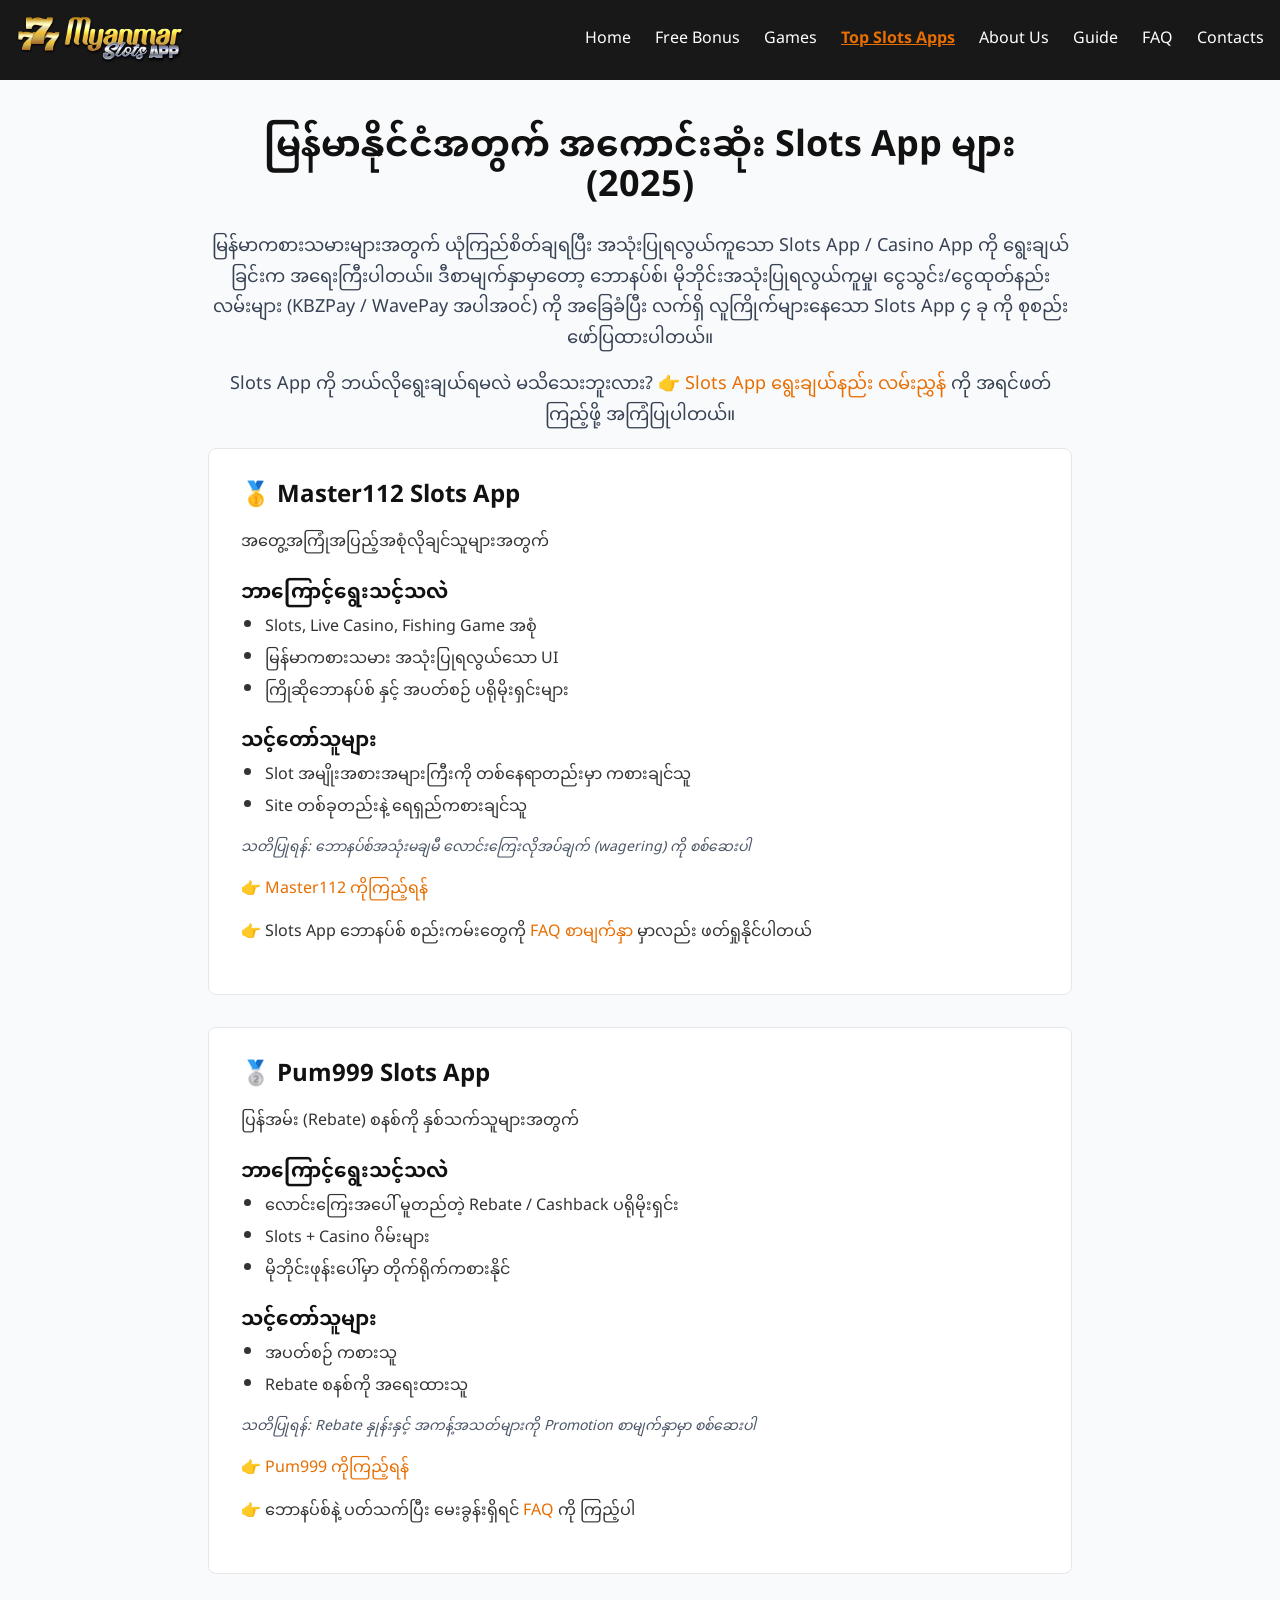
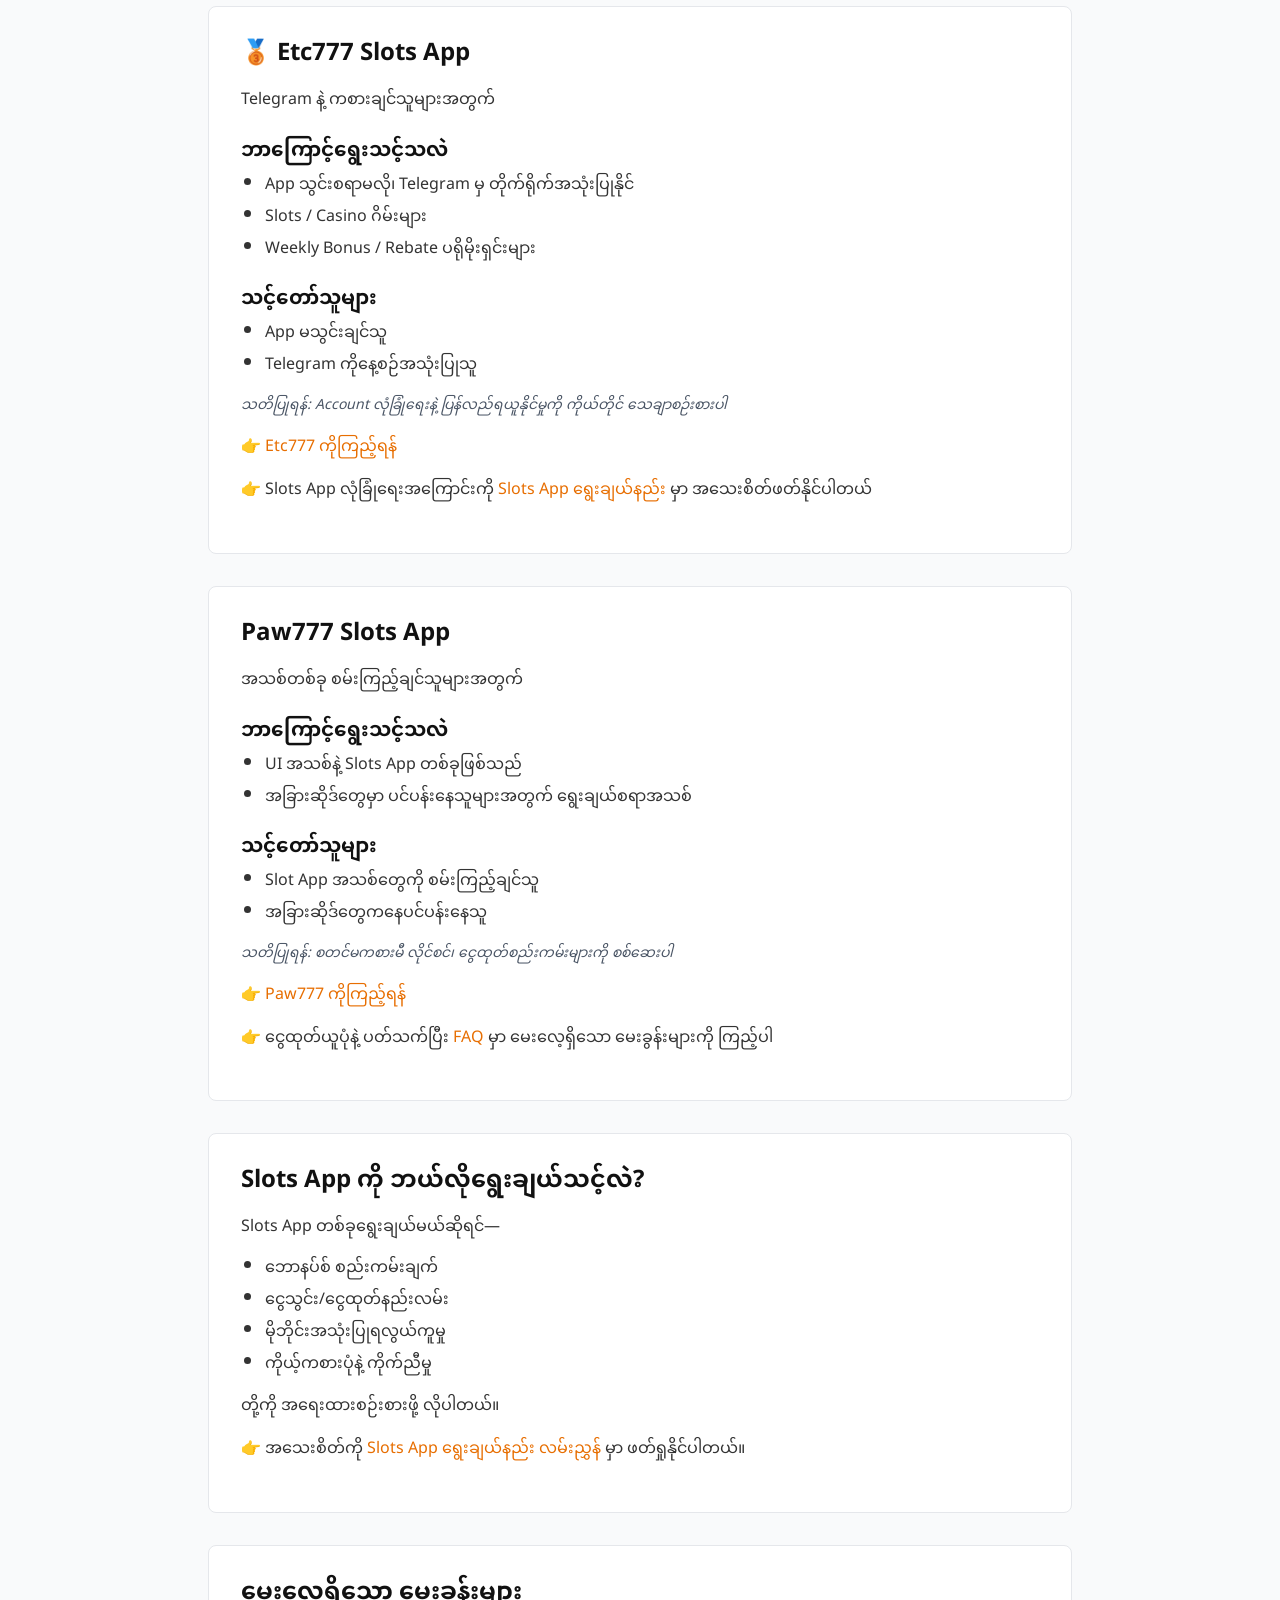
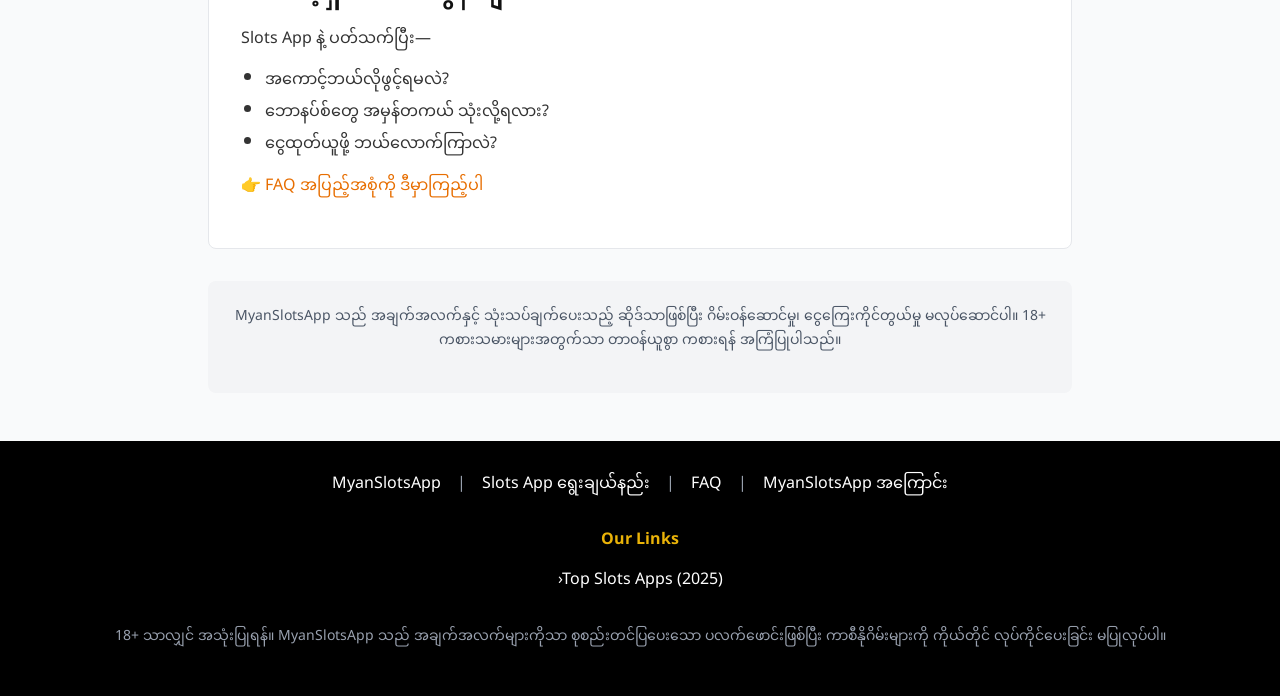
==== best-slots-apps-myanmar/index.html @ 6b9370ac "Initial clean myanslotsapp source" ====
<!DOCTYPE html>
<html lang="my-MM">
<head>
    <!-- Google tag (gtag.js) -->
    <script async src="https://www.googletagmanager.com/gtag/js?id=G-PZT5Q70SZC"></script>
    <script>
      window.dataLayer = window.dataLayer || [];
      function gtag(){dataLayer.push(arguments);}
      gtag('js', new Date());

      gtag('config', 'G-PZT5Q70SZC');
    </script>
    <meta name="robots" content="index, follow">
    <meta charset="UTF-8">
    <meta name="viewport" content="width=device-width, initial-scale=1">
    <title>မြန်မာနိုင်ငံအတွက် အကောင်းဆုံး Slots App များ (2025) - MyanSlotsApp</title>
    <meta name="description" content="မြန်မာကစားသမားများအတွက် ယုံကြည်စိတ်ချရပြီး အသုံးပြုရလွယ်ကူသော Slots App / Casino App ကို ရွေးချယ်ခြင်းက အရေးကြီးပါတယ်။ လက်ရှိ လူကြိုက်များနေသော Slots App ၄ ခု ကို စုစည်းဖော်ပြထားပါတယ်။">
    <link rel="canonical" href="https://myanslotsapp.com/best-slots-apps-myanmar/">
    <link rel="alternate" hreflang="my-MM" href="https://myanslotsapp.com/best-slots-apps-myanmar/">
    <link rel="alternate" hreflang="x-default" href="https://myanslotsapp.com/best-slots-apps-myanmar/">
    
    <link rel="preload" href="best-d25-23a1.css" as="style" onload="this.onload=null;this.rel='stylesheet'">
    <noscript><link rel="stylesheet" href="best-d25-23a1.css"></noscript>

    <link rel="icon" sizes="16x16" href="../assets/logo/favicon-16x16.ico">
    <link rel="icon" sizes="32x32" href="../assets/logo/favicon-32x32.ico">
    <link rel="icon" sizes="192x192" href="../assets/logo/favicon-192x192.ico">
    <link rel="icon" sizes="256x256" href="../assets/logo/favicon-256x256.ico">

    <link rel="preconnect" href="https://fonts.googleapis.com">
    <link rel="preconnect" href="https://fonts.gstatic.com" crossorigin>
    <link href="https://fonts.googleapis.com/css2?family=Noto+Sans+Myanmar:wght@300;400;500;700&display=swap" rel="stylesheet">

    <meta property="og:title" content="မြန်မာနိုင်ငံအတွက် အကောင်းဆုံး Slots App များ (2025) - MyanSlotsApp">
    <meta property="og:description" content="မြန်မာကစားသမားများအတွက် ယုံကြည်စိတ်ချရပြီး အသုံးပြုရလွယ်ကူသော Slots App / Casino App ကို ရွေးချယ်ခြင်းက အရေးကြီးပါတယ်။">
    <meta property="og:type" content="article">
    <meta property="og:url" content="https://myanslotsapp.com/best-slots-apps-myanmar/">
    <meta property="og:image" content="https://myanslotsapp.com/assets/image/myanslotsapp-background.webp">
    <meta property="og:site_name" content="MyanSlotsApp">
    <meta property="og:locale" content="my_MM">

    <meta name="twitter:card" content="summary_large_image">
    <meta name="twitter:title" content="မြန်မာနိုင်ငံအတွက် အကောင်းဆုံး Slots App များ (2025) - MyanSlotsApp">
    <meta name="twitter:description" content="မြန်မာကစားသမားများအတွက် ယုံကြည်စိတ်ချရပြီး အသုံးပြုရလွယ်ကူသော Slots App / Casino App ကို ရွေးချယ်ခြင်းက အရေးကြီးပါတယ်။">
    <meta name="twitter:image" content="https://myanslotsapp.com/assets/image/myanslotsapp-background.webp">

    <script type="application/ld+json">
    {
      "@context": "https://schema.org",
      "@type": "Article",
      "headline": "မြန်မာနိုင်ငံအတွက် အကောင်းဆုံး Slots App များ (2025)",
      "description": "မြန်မာကစားသမားများအတွက် ယုံကြည်စိတ်ချရပြီး အသုံးပြုရလွယ်ကူသော Slots App / Casino App များ",
      "url": "https://myanslotsapp.com/best-slots-apps-myanmar/",
      "inLanguage": "my-MM",
      "image": "https://myanslotsapp.com/assets/image/myanslotsapp-background.webp",
      "datePublished": "2025-12-15T10:48:53+06:30",
      "dateModified": "2025-12-23T10:48:53+06:30",
      "author": {
        "@type": "Organization",
        "name": "MyanSlotsApp"
      },
      "publisher": {
        "@type": "Organization",
        "name": "MyanSlotsApp",
        "logo": {
            "@type": "ImageObject",
            "url": "https://myanslotsapp.com/assets/logo/logo.png"
        }
      },
      "mainEntityOfPage": {
        "@type": "WebPage",
        "@id": "https://myanslotsapp.com/best-slots-apps-myanmar/"
      }
    }
    </script>
    <script type="application/ld+json">
    {
      "@context": "https://schema.org",
      "@type": "BreadcrumbList",
      "itemListElement": [{
        "@type": "ListItem",
        "position": 1,
        "name": "Home",
        "item": "https://myanslotsapp.com/"
      },{
        "@type": "ListItem",
        "position": 2,
        "name": "အကောင်းဆုံး Slots App များ (2025)",
        "item": "https://myanslotsapp.com/best-slots-apps-myanmar/"
      }]
    }
    </script>
    <script type="application/ld+json">
    {
      "@context": "https://schema.org",
      "@type": "ItemList",
      "name": "Best Slots Apps in Myanmar (2025)",
      "description": "A ranked list of the best slots apps in Myanmar, reviewed based on bonuses, payment methods, game selection, and overall reliability.",
      "itemListOrder": "https://schema.org/ItemListOrderDescending",
      "numberOfItems": 4,
      "itemListElement": [
        {
          "@type": "ListItem",
          "position": 1,
          "name": "Master112 Slots App",
          "url": "/go/sa"
        },
        {
          "@type": "ListItem",
          "position": 2,
          "name": "Pum999 Slots App",
          "url": "/go/sa2"
        },
        {
          "@type": "ListItem",
          "position": 3,
          "name": "Etc777 Slots App",
          "url": "/go/sa"
        },
        {
          "@type": "ListItem",
          "position": 4,
          "name": "Paw777 Slots App",
          "url": "/go/sa2"
        }
      ]
    }
    </script>
    <style>
        body { font-family: "Noto Sans Myanmar", ui-sans-serif, system-ui, sans-serif; color: #333; }
        main h1, main h2, main h3 { color: #111; }
        article ul:not(.list-none) { list-style-type: disc; padding-left: 1.5rem; margin-bottom: 1rem; }
        li { margin-bottom: 0.5rem; }
        p { margin-bottom: 1rem; line-height: 1.7; }
        .content-section { background: white; padding: 2rem; border-radius: 0.5rem; border: 1px solid #e5e7eb; margin-bottom: 2rem; }
        .text-yellow-500 { color: #eab308; }
        @media (min-width: 48rem) {
            .md\:hidden {
                display: none;
            }
        }
    </style>
</head>
<body class="bg-gray-50 text-gray-900">
    <header class="bg-black/90 text-white py-4">
        <div class="max-w-7xl mx-auto px-4 flex justify-between items-center">
             <a href="/" class="flex items-center space-x-2">
                <img src="../assets/logo/Myanmar-Slots-App-logo-horizontal.png" alt="MyanSlotsApp" class="h-12" width="169" height="48">
            </a>
            <nav class="hidden md:flex space-x-6">
                <a href="/" class="hover:text-[#CA0536] hover:underline">Home</a>
                <a href="/#bonus" class="hover:text-[#CA0536] hover:underline">Free Bonus</a>
                <a href="/#games" class="hover:text-[#CA0536] hover:underline">Games</a>
                <a href="/best-slots-apps-myanmar/" class="text-[#e76e01] font-bold underline">Top Slots Apps</a>
                <a href="/#about" class="hover:text-[#CA0536] hover:underline">About Us</a>
                <a href="/how-to-choose-slots-app-myanmar/" class="hover:text-[#CA0536] hover:underline">Guide</a>
                <a href="/faq/" class="hover:text-[#CA0536] hover:underline">FAQ</a>
                <a href="/#contact" class="hover:text-[#CA0536] hover:underline">Contacts</a>
            </nav>
            <button id="mobile-menu-button" aria-label="Open menu" aria-expanded="false" aria-controls="mobile-menu" class="md:hidden text-white text-3xl focus:outline-none">☰</button>
        </div>
        <div id="mobile-menu" class="hidden md:hidden">
            <nav class="px-2 pt-2 pb-3 space-y-1 bg-black/90">
                <a href="/" class="text-white hover:text-[#CA0536] block px-3 py-2 rounded-md text-base font-medium hover:underline">Home</a>
                <a href="/#bonus" class="text-white hover:text-[#CA0536] block px-3 py-2 rounded-md text-base font-medium hover:underline">Free Bonus</a>
                <a href="/#games" class="text-white hover:text-[#CA0536] block px-3 py-2 rounded-md text-base font-medium hover:underline">Games</a>
                <a href="/best-slots-apps-myanmar/" class="text-[#e76e01] font-bold block px-3 py-2 rounded-md text-base underline">Top Slots Apps</a>
                <a href="/#about" class="text-white hover:text-[#CA0536] block px-3 py-2 rounded-md text-base font-medium hover:underline">About Us</a>
                <a href="/how-to-choose-slots-app-myanmar/" class="text-white hover:text-[#CA0536] block px-3 py-2 rounded-md text-base font-medium hover:underline">Guide</a>
                <a href="/faq/" class="text-white hover:text-[#CA0536] block px-3 py-2 rounded-md text-base font-medium hover:underline">FAQ</a>
                <a href="/#contact" class="text-white hover:text-[#CA0536] block px-3 py-2 rounded-md text-base font-medium hover:underline">Contacts</a>
            </nav>
        </div>
    </header>

    <main class="max-w-4xl mx-auto px-4 py-12">
        <article>
            <h1 class="text-3xl sm:text-4xl font-bold mb-6 text-center">မြန်မာနိုင်ငံအတွက် အကောင်းဆုံး Slots App များ (2025)</h1>
            <p class="text-lg text-gray-700 mb-8 text-center">
                မြန်မာကစားသမားများအတွက် ယုံကြည်စိတ်ချရပြီး အသုံးပြုရလွယ်ကူသော Slots App / Casino App ကို ရွေးချယ်ခြင်းက အရေးကြီးပါတယ်။
                ဒီစာမျက်နှာမှာတော့ ဘောနပ်စ်၊ မိုဘိုင်းအသုံးပြုရလွယ်ကူမှု၊ ငွေသွင်း/ငွေထုတ်နည်းလမ်းများ (KBZPay / WavePay အပါအဝင်) ကို အခြေခံပြီး
                လက်ရှိ လူကြိုက်များနေသော Slots App ၄ ခု ကို စုစည်းဖော်ပြထားပါတယ်။
            </p>
            <p class="text-lg text-gray-700 mb-8 text-center">
                Slots App ကို ဘယ်လိုရွေးချယ်ရမလဲ မသိသေးဘူးလား?
                <a href="/how-to-choose-slots-app-myanmar/" class="text-[#e76e01] hover:underline">👉 Slots App ရွေးချယ်နည်း လမ်းညွှန်</a> ကို အရင်ဖတ်ကြည့်ဖို့ အကြံပြုပါတယ်။
            </p>

            <div class="content-section">
                <h2 class="text-2xl font-bold mb-4 text-[#e76e01]">🥇 Master112 Slots App</h2>
                <p>အတွေ့အကြုံအပြည့်အစုံလိုချင်သူများအတွက်</p>
                <h3 class="text-xl font-bold mb-2 mt-6">ဘာကြောင့်ရွေးသင့်သလဲ</h3>
                <ul>
                    <li>Slots, Live Casino, Fishing Game အစုံ</li>
                    <li>မြန်မာကစားသမား အသုံးပြုရလွယ်သော UI</li>
                    <li>ကြိုဆိုဘောနပ်စ် နှင့် အပတ်စဉ် ပရိုမိုးရှင်းများ</li>
                </ul>
                <h3 class="text-xl font-bold mb-2 mt-6">သင့်တော်သူများ</h3>
                <ul>
                    <li>Slot အမျိုးအစားအများကြီးကို တစ်နေရာတည်းမှာ ကစားချင်သူ</li>
                    <li>Site တစ်ခုတည်းနဲ့ ရေရှည်ကစားချင်သူ</li>
                </ul>
                <p class="text-sm text-gray-600 italic">သတိပြုရန်: ဘောနပ်စ်အသုံးမချမီ လောင်းကြေးလိုအပ်ချက် (wagering) ကို စစ်ဆေးပါ</p>
                <p>👉 <a href="/go/sa" class="text-[#e76e01] hover:underline" target="_blank" rel="sponsored nofollow noopener noreferrer">Master112 ကိုကြည့်ရန်</a></p>
                <p>👉 Slots App ဘောနပ်စ် စည်းကမ်းတွေကို <a href="/faq/" class="text-[#e76e01] hover:underline">FAQ စာမျက်နှာ</a> မှာလည်း ဖတ်ရှုနိုင်ပါတယ်</p>
            </div>

            <div class="content-section">
                <h2 class="text-2xl font-bold mb-4 text-[#e76e01]">🥈 Pum999 Slots App</h2>
                <p>ပြန်အမ်း (Rebate) စနစ်ကို နှစ်သက်သူများအတွက်</p>
                <h3 class="text-xl font-bold mb-2 mt-6">ဘာကြောင့်ရွေးသင့်သလဲ</h3>
                <ul>
                    <li>လောင်းကြေးအပေါ် မူတည်တဲ့ Rebate / Cashback ပရိုမိုးရှင်း</li>
                    <li>Slots + Casino ဂိမ်းများ</li>
                    <li>မိုဘိုင်းဖုန်းပေါ်မှာ တိုက်ရိုက်ကစားနိုင်</li>
                </ul>
                <h3 class="text-xl font-bold mb-2 mt-6">သင့်တော်သူများ</h3>
                <ul>
                    <li>အပတ်စဉ် ကစားသူ</li>
                    <li>Rebate စနစ်ကို အရေးထားသူ</li>
                </ul>
                <p class="text-sm text-gray-600 italic">သတိပြုရန်: Rebate နှုန်းနှင့် အကန့်အသတ်များကို Promotion စာမျက်နှာမှာ စစ်ဆေးပါ</p>
                <p>👉 <a href="/go/sa2" class="text-[#e76e01] hover:underline" target="_blank" rel="sponsored nofollow noopener noreferrer">Pum999 ကိုကြည့်ရန်</a></p>
                <p>👉 ဘောနပ်စ်နဲ့ ပတ်သက်ပြီး မေးခွန်းရှိရင် <a href="/faq/" class="text-[#e76e01] hover:underline">FAQ</a> ကို ကြည့်ပါ</p>
            </div>

            <div class="content-section">
                <h2 class="text-2xl font-bold mb-4 text-[#e76e01]">🥉 Etc777 Slots App</h2>
                <p>Telegram နဲ့ ကစားချင်သူများအတွက်</p>
                <h3 class="text-xl font-bold mb-2 mt-6">ဘာကြောင့်ရွေးသင့်သလဲ</h3>
                <ul>
                    <li>App သွင်းစရာမလို၊ Telegram မှ တိုက်ရိုက်အသုံးပြုနိုင်</li>
                    <li>Slots / Casino ဂိမ်းများ</li>
                    <li>Weekly Bonus / Rebate ပရိုမိုးရှင်းများ</li>
                </ul>
                <h3 class="text-xl font-bold mb-2 mt-6">သင့်တော်သူများ</h3>
                <ul>
                    <li>App မသွင်းချင်သူ</li>
                    <li>Telegram ကိုနေ့စဉ်အသုံးပြုသူ</li>
                </ul>
                <p class="text-sm text-gray-600 italic">သတိပြုရန်: Account လုံခြုံရေးနဲ့ ပြန်လည်ရယူနိုင်မှုကို ကိုယ်တိုင် သေချာစဉ်းစားပါ</p>
                <p>👉 <a href="/go/sa" class="text-[#e76e01] hover:underline" target="_blank" rel="sponsored nofollow noopener noreferrer">Etc777 ကိုကြည့်ရန်</a></p>
                <p>👉 Slots App လုံခြုံရေးအကြောင်းကို <a href="/how-to-choose-slots-app-myanmar/" class="text-[#e76e01] hover:underline">Slots App ရွေးချယ်နည်း</a> မှာ အသေးစိတ်ဖတ်နိုင်ပါတယ်</p>
            </div>

            <div class="content-section">
                <h2 class="text-2xl font-bold mb-4 text-[#e76e01]">Paw777 Slots App</h2>
                <p>အသစ်တစ်ခု စမ်းကြည့်ချင်သူများအတွက်</p>
                <h3 class="text-xl font-bold mb-2 mt-6">ဘာကြောင့်ရွေးသင့်သလဲ</h3>
                <ul>
                    <li>UI အသစ်နဲ့ Slots App တစ်ခုဖြစ်သည်</li>
                    <li>အခြားဆိုဒ်တွေမှာ ပင်ပန်းနေသူများအတွက် ရွေးချယ်စရာအသစ်</li>
                </ul>
                <h3 class="text-xl font-bold mb-2 mt-6">သင့်တော်သူများ</h3>
                <ul>
                    <li>Slot App အသစ်တွေကို စမ်းကြည့်ချင်သူ</li>
                    <li>အခြားဆိုဒ်တွေကနေပင်ပန်းနေသူ</li>
                </ul>
                <p class="text-sm text-gray-600 italic">သတိပြုရန်: စတင်မကစားမီ လိုင်စင်၊ ငွေထုတ်စည်းကမ်းများကို စစ်ဆေးပါ</p>
                <p>👉 <a href="/go/sa2" class="text-[#e76e01] hover:underline" target="_blank" rel="sponsored nofollow noopener noreferrer">Paw777 ကိုကြည့်ရန်</a></p>
                <p>👉 ငွေထုတ်ယူပုံနဲ့ ပတ်သက်ပြီး <a href="/faq/" class="text-[#e76e01] hover:underline">FAQ</a> မှာ မေးလေ့ရှိသော မေးခွန်းများကို ကြည့်ပါ</p>
            </div>

            <div class="content-section">
                <h2 class="text-2xl font-bold mb-4 text-[#e76e01]">Slots App ကို ဘယ်လိုရွေးချယ်သင့်လဲ?</h2>
                <p>Slots App တစ်ခုရွေးချယ်မယ်ဆိုရင်—</p>
                <ul>
                    <li>ဘောနပ်စ် စည်းကမ်းချက်</li>
                    <li>ငွေသွင်း/ငွေထုတ်နည်းလမ်း</li>
                    <li>မိုဘိုင်းအသုံးပြုရလွယ်ကူမှု</li>
                    <li>ကိုယ့်ကစားပုံနဲ့ ကိုက်ညီမှု</li>
                </ul>
                <p>တို့ကို အရေးထားစဉ်းစားဖို့ လိုပါတယ်။</p>
                <p>👉 အသေးစိတ်ကို <a href="/how-to-choose-slots-app-myanmar/" class="text-[#e76e01] hover:underline">Slots App ရွေးချယ်နည်း လမ်းညွှန်</a> မှာ ဖတ်ရှုနိုင်ပါတယ်။</p>
            </div>

            <div class="content-section">
                <h2 class="text-2xl font-bold mb-4 text-[#e76e01]">မေးလေ့ရှိသော မေးခွန်းများ</h2>
                <p>Slots App နဲ့ ပတ်သက်ပြီး—</p>
                <ul>
                    <li>အကောင့်ဘယ်လိုဖွင့်ရမလဲ?</li>
                    <li>ဘောနပ်စ်တွေ အမှန်တကယ် သုံးလို့ရလား?</li>
                    <li>ငွေထုတ်ယူဖို့ ဘယ်လောက်ကြာလဲ?</li>
                </ul>
                <p>👉 <a href="/faq/" class="text-[#e76e01] hover:underline">FAQ အပြည့်အစုံကို ဒီမှာကြည့်ပါ</a></p>
            </div>

            <div class="bg-gray-100 p-6 rounded-lg text-center">
                <p class="text-sm text-gray-600">
                    MyanSlotsApp သည် အချက်အလက်နှင့် သုံးသပ်ချက်ပေးသည့် ဆိုဒ်သာဖြစ်ပြီး ဂိမ်းဝန်ဆောင်မှု၊ ငွေကြေးကိုင်တွယ်မှု မလုပ်ဆောင်ပါ။
                    18+ ကစားသမားများအတွက်သာ တာဝန်ယူစွာ ကစားရန် အကြံပြုပါသည်။
                </p>
            </div>
        </article>
    </main>

    <footer class="bg-black text-white py-8 text-center">
        <div class="flex flex-wrap justify-center gap-4 mb-8 px-4">
            <a href="/" class="hover:text-[#CA0536]">MyanSlotsApp</a>
            <span class="text-gray-400">|</span>
            <a href="/how-to-choose-slots-app-myanmar/" class="hover:text-[#CA0536]">Slots App ရွေးချယ်နည်း</a>
            <span class="text-gray-400">|</span>
            <a href="/faq/" class="hover:text-[#CA0536]">FAQ</a>
            <span class="text-gray-400">|</span>
            <a href="/#about" class="hover:text-[#CA0536]">MyanSlotsApp အကြောင်း</a>
        </div>
        
        <div class="mb-8 px-4">
            <h3 class="text-yellow-500 font-bold mb-4">Our Links</h3>
            <ul class="space-y-2 footer-links">
                <li><a href="/best-slots-apps-myanmar/" class="hover:text-[#CA0536] hover:underline"><span class="arrow">›</span>Top Slots Apps (2025)</a></li>
            </ul>
        </div>

        <p class="text-sm text-gray-400 px-4">
            18+ သာလျှင် အသုံးပြုရန်။ MyanSlotsApp သည် အချက်အလက်များကိုသာ စုစည်းတင်ပြပေးသော ပလက်ဖောင်းဖြစ်ပြီး ကာစီနိုဂိမ်းများကို ကိုယ်တိုင် လုပ်ကိုင်ပေးခြင်း မပြုလုပ်ပါ။
        </p>
    </footer>
    <script>
        const mobileMenuButton = document.getElementById("mobile-menu-button");
        const mobileMenu = document.getElementById("mobile-menu");
        const mobileMenuLinks = mobileMenu.querySelectorAll("a");

        mobileMenuButton.addEventListener("click", () => {
            const expanded = mobileMenuButton.getAttribute("aria-expanded") === "true";
            mobileMenuButton.setAttribute("aria-expanded", String(!expanded));
            mobileMenu.classList.toggle("hidden");
        });

        mobileMenuLinks.forEach(link => {
            link.addEventListener("click", () => {
                mobileMenu.classList.add("hidden");
                mobileMenuButton.setAttribute("aria-expanded", "false");
            });
        });
    </script>
</body>
</html>
---- best-slots-apps-myanmar/best-d25-23a1.css ----
/*! tailwindcss v4.1.18 | MIT License | https://tailwindcss.com */
@layer properties;
@layer theme, base, components, utilities;
@layer theme {
  :root, :host {
    --font-sans: ui-sans-serif, system-ui, sans-serif, 'Apple Color Emoji', 'Segoe UI Emoji', 'Segoe UI Symbol',
    'Noto Color Emoji';
    --font-mono: ui-monospace, SFMono-Regular, Menlo, Monaco, Consolas, 'Liberation Mono', 'Courier New',
    monospace;
    --color-yellow-500: oklch(79.5% 0.184 86.047);
    --color-gray-50: oklch(98.5% 0.002 247.839);
    --color-gray-100: oklch(96.7% 0.003 264.542);
    --color-gray-400: oklch(70.7% 0.022 261.325);
    --color-gray-600: oklch(44.6% 0.03 256.802);
    --color-gray-700: oklch(37.3% 0.034 259.733);
    --color-gray-900: oklch(21% 0.034 264.665);
    --color-black: #000;
    --color-white: #fff;
    --spacing: 0.25rem;
    --container-4xl: 56rem;
    --container-7xl: 80rem;
    --text-sm: 0.875rem;
    --text-sm--line-height: calc(1.25 / 0.875);
    --text-base: 1rem;
    --text-base--line-height: calc(1.5 / 1);
    --text-lg: 1.125rem;
    --text-lg--line-height: calc(1.75 / 1.125);
    --text-xl: 1.25rem;
    --text-xl--line-height: calc(1.75 / 1.25);
    --text-2xl: 1.5rem;
    --text-2xl--line-height: calc(2 / 1.5);
    --text-3xl: 1.875rem;
    --text-3xl--line-height: calc(2.25 / 1.875);
    --text-4xl: 2.25rem;
    --text-4xl--line-height: calc(2.5 / 2.25);
    --font-weight-medium: 500;
    --font-weight-bold: 700;
    --radius-md: 0.375rem;
    --radius-lg: 0.5rem;
    --default-font-family: var(--font-sans);
    --default-mono-font-family: var(--font-mono);
  }
}
@layer base {
  *, ::after, ::before, ::backdrop, ::file-selector-button {
    box-sizing: border-box;
    margin: 0;
    padding: 0;
    border: 0 solid;
  }
  html, :host {
    line-height: 1.5;
    -webkit-text-size-adjust: 100%;
    tab-size: 4;
    font-family: var(--default-font-family, ui-sans-serif, system-ui, sans-serif, 'Apple Color Emoji', 'Segoe UI Emoji', 'Segoe UI Symbol', 'Noto Color Emoji');
    font-feature-settings: var(--default-font-feature-settings, normal);
    font-variation-settings: var(--default-font-variation-settings, normal);
    -webkit-tap-highlight-color: transparent;
  }
  hr {
    height: 0;
    color: inherit;
    border-top-width: 1px;
  }
  abbr:where([title]) {
    -webkit-text-decoration: underline dotted;
    text-decoration: underline dotted;
  }
  h1, h2, h3, h4, h5, h6 {
    font-size: inherit;
    font-weight: inherit;
  }
  a {
    color: inherit;
    -webkit-text-decoration: inherit;
    text-decoration: inherit;
  }
  b, strong {
    font-weight: bolder;
  }
  code, kbd, samp, pre {
    font-family: var(--default-mono-font-family, ui-monospace, SFMono-Regular, Menlo, Monaco, Consolas, 'Liberation Mono', 'Courier New', monospace);
    font-feature-settings: var(--default-mono-font-feature-settings, normal);
    font-variation-settings: var(--default-mono-font-variation-settings, normal);
    font-size: 1em;
  }
  small {
    font-size: 80%;
  }
  sub, sup {
    font-size: 75%;
    line-height: 0;
    position: relative;
    vertical-align: baseline;
  }
  sub {
    bottom: -0.25em;
  }
  sup {
    top: -0.5em;
  }
  table {
    text-indent: 0;
    border-color: inherit;
    border-collapse: collapse;
  }
  :-moz-focusring {
    outline: auto;
  }
  progress {
    vertical-align: baseline;
  }
  summary {
    display: list-item;
  }
  ol, ul, menu {
    list-style: none;
  }
  img, svg, video, canvas, audio, iframe, embed, object {
    display: block;
    vertical-align: middle;
  }
  img, video {
    max-width: 100%;
    height: auto;
  }
  button, input, select, optgroup, textarea, ::file-selector-button {
    font: inherit;
    font-feature-settings: inherit;
    font-variation-settings: inherit;
    letter-spacing: inherit;
    color: inherit;
    border-radius: 0;
    background-color: transparent;
    opacity: 1;
  }
  :where(select:is([multiple], [size])) optgroup {
    font-weight: bolder;
  }
  :where(select:is([multiple], [size])) optgroup option {
    padding-inline-start: 20px;
  }
  ::file-selector-button {
    margin-inline-end: 4px;
  }
  ::placeholder {
    opacity: 1;
  }
  @supports (not (-webkit-appearance: -apple-pay-button)) or (contain-intrinsic-size: 1px) {
    ::placeholder {
      color: currentcolor;
      @supports (color: color-mix(in lab, red, red)) {
        color: color-mix(in oklab, currentcolor 50%, transparent);
      }
    }
  }
  textarea {
    resize: vertical;
  }
  ::-webkit-search-decoration {
    -webkit-appearance: none;
  }
  ::-webkit-date-and-time-value {
    min-height: 1lh;
    text-align: inherit;
  }
  ::-webkit-datetime-edit {
    display: inline-flex;
  }
  ::-webkit-datetime-edit-fields-wrapper {
    padding: 0;
  }
  ::-webkit-datetime-edit, ::-webkit-datetime-edit-year-field, ::-webkit-datetime-edit-month-field, ::-webkit-datetime-edit-day-field, ::-webkit-datetime-edit-hour-field, ::-webkit-datetime-edit-minute-field, ::-webkit-datetime-edit-second-field, ::-webkit-datetime-edit-millisecond-field, ::-webkit-datetime-edit-meridiem-field {
    padding-block: 0;
  }
  ::-webkit-calendar-picker-indicator {
    line-height: 1;
  }
  :-moz-ui-invalid {
    box-shadow: none;
  }
  button, input:where([type='button'], [type='reset'], [type='submit']), ::file-selector-button {
    appearance: button;
  }
  ::-webkit-inner-spin-button, ::-webkit-outer-spin-button {
    height: auto;
  }
  [hidden]:where(:not([hidden='until-found'])) {
    display: none!important;
  }
}
@layer utilities {
  .mx-auto {
    margin-inline: auto;
  }
  .mt-6 {
    margin-top: calc(var(--spacing) * 6);
  }
  .mb-2 {
    margin-bottom: calc(var(--spacing) * 2);
  }
  .mb-4 {
    margin-bottom: calc(var(--spacing) * 4);
  }
  .mb-6 {
    margin-bottom: calc(var(--spacing) * 6);
  }
  .mb-8 {
    margin-bottom: calc(var(--spacing) * 8);
  }
  .block {
    display: block;
  }
  .flex {
    display: flex;
  }
  .hidden {
    display: none;
  }
  .h-12 {
    height: calc(var(--spacing) * 12);
  }
  .max-w-4xl {
    max-width: var(--container-4xl);
  }
  .max-w-7xl {
    max-width: var(--container-7xl);
  }
  .flex-wrap {
    flex-wrap: wrap;
  }
  .items-center {
    align-items: center;
  }
  .justify-between {
    justify-content: space-between;
  }
  .justify-center {
    justify-content: center;
  }
  .gap-4 {
    gap: calc(var(--spacing) * 4);
  }
  .space-y-1 {
    :where(& > :not(:last-child)) {
      --tw-space-y-reverse: 0;
      margin-block-start: calc(calc(var(--spacing) * 1) * var(--tw-space-y-reverse));
      margin-block-end: calc(calc(var(--spacing) * 1) * calc(1 - var(--tw-space-y-reverse)));
    }
  }
  .space-y-2 {
    :where(& > :not(:last-child)) {
      --tw-space-y-reverse: 0;
      margin-block-start: calc(calc(var(--spacing) * 2) * var(--tw-space-y-reverse));
      margin-block-end: calc(calc(var(--spacing) * 2) * calc(1 - var(--tw-space-y-reverse)));
    }
  }
  .space-x-2 {
    :where(& > :not(:last-child)) {
      --tw-space-x-reverse: 0;
      margin-inline-start: calc(calc(var(--spacing) * 2) * var(--tw-space-x-reverse));
      margin-inline-end: calc(calc(var(--spacing) * 2) * calc(1 - var(--tw-space-x-reverse)));
    }
  }
  .space-x-6 {
    :where(& > :not(:last-child)) {
      --tw-space-x-reverse: 0;
      margin-inline-start: calc(calc(var(--spacing) * 6) * var(--tw-space-x-reverse));
      margin-inline-end: calc(calc(var(--spacing) * 6) * calc(1 - var(--tw-space-x-reverse)));
    }
  }
  .rounded-lg {
    border-radius: var(--radius-lg);
  }
  .rounded-md {
    border-radius: var(--radius-md);
  }
  .bg-black {
    background-color: var(--color-black);
  }
  .bg-black\/90 {
    background-color: color-mix(in srgb, #000 90%, transparent);
    @supports (color: color-mix(in lab, red, red)) {
      background-color: color-mix(in oklab, var(--color-black) 90%, transparent);
    }
  }
  .bg-gray-50 {
    background-color: var(--color-gray-50);
  }
  .bg-gray-100 {
    background-color: var(--color-gray-100);
  }
  .p-6 {
    padding: calc(var(--spacing) * 6);
  }
  .px-2 {
    padding-inline: calc(var(--spacing) * 2);
  }
  .px-3 {
    padding-inline: calc(var(--spacing) * 3);
  }
  .px-4 {
    padding-inline: calc(var(--spacing) * 4);
  }
  .py-2 {
    padding-block: calc(var(--spacing) * 2);
  }
  .py-4 {
    padding-block: calc(var(--spacing) * 4);
  }
  .py-8 {
    padding-block: calc(var(--spacing) * 8);
  }
  .py-12 {
    padding-block: calc(var(--spacing) * 12);
  }
  .pt-2 {
    padding-top: calc(var(--spacing) * 2);
  }
  .pb-3 {
    padding-bottom: calc(var(--spacing) * 3);
  }
  .text-center {
    text-align: center;
  }
  .text-2xl {
    font-size: var(--text-2xl);
    line-height: var(--tw-leading, var(--text-2xl--line-height));
  }
  .text-3xl {
    font-size: var(--text-3xl);
    line-height: var(--tw-leading, var(--text-3xl--line-height));
  }
  .text-base {
    font-size: var(--text-base);
    line-height: var(--tw-leading, var(--text-base--line-height));
  }
  .text-lg {
    font-size: var(--text-lg);
    line-height: var(--tw-leading, var(--text-lg--line-height));
  }
  .text-sm {
    font-size: var(--text-sm);
    line-height: var(--tw-leading, var(--text-sm--line-height));
  }
  .text-xl {
    font-size: var(--text-xl);
    line-height: var(--tw-leading, var(--text-xl--line-height));
  }
  .font-bold {
    --tw-font-weight: var(--font-weight-bold);
    font-weight: var(--font-weight-bold);
  }
  .font-medium {
    --tw-font-weight: var(--font-weight-medium);
    font-weight: var(--font-weight-medium);
  }
  .text-\[\#e76e01\] {
    color: #e76e01;
  }
  .text-gray-400 {
    color: var(--color-gray-400);
  }
  .text-gray-600 {
    color: var(--color-gray-600);
  }
  .text-gray-700 {
    color: var(--color-gray-700);
  }
  .text-gray-900 {
    color: var(--color-gray-900);
  }
  .text-white {
    color: var(--color-white);
  }
  .text-yellow-500 {
    color: var(--color-yellow-500);
  }
  .italic {
    font-style: italic;
  }
  .underline {
    text-decoration-line: underline;
  }
  .hover\:text-\[\#CA0536\] {
    &:hover {
      @media (hover: hover) {
        color: #CA0536;
      }
    }
  }
  .hover\:underline {
    &:hover {
      @media (hover: hover) {
        text-decoration-line: underline;
      }
    }
  }
  .focus\:outline-none {
    &:focus {
      --tw-outline-style: none;
      outline-style: none;
    }
  }
  .sm\:text-4xl {
    @media (width >= 40rem) {
      font-size: var(--text-4xl);
      line-height: var(--tw-leading, var(--text-4xl--line-height));
    }
  }
  .md\:flex {
    @media (width >= 48rem) {
      display: flex;
    }
  }
  .md\:hidden {
    @media (width >= 48rem) {
      display: none;
    }
  }
}
@property --tw-space-y-reverse {
  syntax: "*";
  inherits: false;
  initial-value: 0;
}
@property --tw-space-x-reverse {
  syntax: "*";
  inherits: false;
  initial-value: 0;
}
@property --tw-font-weight {
  syntax: "*";
  inherits: false;
}
@layer properties {
  @supports ((-webkit-hyphens: none) and (not (margin-trim: inline))) or ((-moz-orient: inline) and (not (color:rgb(from red r g b)))) {
    *, ::before, ::after, ::backdrop {
      --tw-space-y-reverse: 0;
      --tw-space-x-reverse: 0;
      --tw-font-weight: initial;
    }
  }
}
---- best-slots-apps-myanmar/best-d25-23a1.css ----
/*! tailwindcss v4.1.18 | MIT License | https://tailwindcss.com */
@layer properties;
@layer theme, base, components, utilities;
@layer theme {
  :root, :host {
    --font-sans: ui-sans-serif, system-ui, sans-serif, 'Apple Color Emoji', 'Segoe UI Emoji', 'Segoe UI Symbol',
    'Noto Color Emoji';
    --font-mono: ui-monospace, SFMono-Regular, Menlo, Monaco, Consolas, 'Liberation Mono', 'Courier New',
    monospace;
    --color-yellow-500: oklch(79.5% 0.184 86.047);
    --color-gray-50: oklch(98.5% 0.002 247.839);
    --color-gray-100: oklch(96.7% 0.003 264.542);
    --color-gray-400: oklch(70.7% 0.022 261.325);
    --color-gray-600: oklch(44.6% 0.03 256.802);
    --color-gray-700: oklch(37.3% 0.034 259.733);
    --color-gray-900: oklch(21% 0.034 264.665);
    --color-black: #000;
    --color-white: #fff;
    --spacing: 0.25rem;
    --container-4xl: 56rem;
    --container-7xl: 80rem;
    --text-sm: 0.875rem;
    --text-sm--line-height: calc(1.25 / 0.875);
    --text-base: 1rem;
    --text-base--line-height: calc(1.5 / 1);
    --text-lg: 1.125rem;
    --text-lg--line-height: calc(1.75 / 1.125);
    --text-xl: 1.25rem;
    --text-xl--line-height: calc(1.75 / 1.25);
    --text-2xl: 1.5rem;
    --text-2xl--line-height: calc(2 / 1.5);
    --text-3xl: 1.875rem;
    --text-3xl--line-height: calc(2.25 / 1.875);
    --text-4xl: 2.25rem;
    --text-4xl--line-height: calc(2.5 / 2.25);
    --font-weight-medium: 500;
    --font-weight-bold: 700;
    --radius-md: 0.375rem;
    --radius-lg: 0.5rem;
    --default-font-family: var(--font-sans);
    --default-mono-font-family: var(--font-mono);
  }
}
@layer base {
  *, ::after, ::before, ::backdrop, ::file-selector-button {
    box-sizing: border-box;
    margin: 0;
    padding: 0;
    border: 0 solid;
  }
  html, :host {
    line-height: 1.5;
    -webkit-text-size-adjust: 100%;
    tab-size: 4;
    font-family: var(--default-font-family, ui-sans-serif, system-ui, sans-serif, 'Apple Color Emoji', 'Segoe UI Emoji', 'Segoe UI Symbol', 'Noto Color Emoji');
    font-feature-settings: var(--default-font-feature-settings, normal);
    font-variation-settings: var(--default-font-variation-settings, normal);
    -webkit-tap-highlight-color: transparent;
  }
  hr {
    height: 0;
    color: inherit;
    border-top-width: 1px;
  }
  abbr:where([title]) {
    -webkit-text-decoration: underline dotted;
    text-decoration: underline dotted;
  }
  h1, h2, h3, h4, h5, h6 {
    font-size: inherit;
    font-weight: inherit;
  }
  a {
    color: inherit;
    -webkit-text-decoration: inherit;
    text-decoration: inherit;
  }
  b, strong {
    font-weight: bolder;
  }
  code, kbd, samp, pre {
    font-family: var(--default-mono-font-family, ui-monospace, SFMono-Regular, Menlo, Monaco, Consolas, 'Liberation Mono', 'Courier New', monospace);
    font-feature-settings: var(--default-mono-font-feature-settings, normal);
    font-variation-settings: var(--default-mono-font-variation-settings, normal);
    font-size: 1em;
  }
  small {
    font-size: 80%;
  }
  sub, sup {
    font-size: 75%;
    line-height: 0;
    position: relative;
    vertical-align: baseline;
  }
  sub {
    bottom: -0.25em;
  }
  sup {
    top: -0.5em;
  }
  table {
    text-indent: 0;
    border-color: inherit;
    border-collapse: collapse;
  }
  :-moz-focusring {
    outline: auto;
  }
  progress {
    vertical-align: baseline;
  }
  summary {
    display: list-item;
  }
  ol, ul, menu {
    list-style: none;
  }
  img, svg, video, canvas, audio, iframe, embed, object {
    display: block;
    vertical-align: middle;
  }
  img, video {
    max-width: 100%;
    height: auto;
  }
  button, input, select, optgroup, textarea, ::file-selector-button {
    font: inherit;
    font-feature-settings: inherit;
    font-variation-settings: inherit;
    letter-spacing: inherit;
    color: inherit;
    border-radius: 0;
    background-color: transparent;
    opacity: 1;
  }
  :where(select:is([multiple], [size])) optgroup {
    font-weight: bolder;
  }
  :where(select:is([multiple], [size])) optgroup option {
    padding-inline-start: 20px;
  }
  ::file-selector-button {
    margin-inline-end: 4px;
  }
  ::placeholder {
    opacity: 1;
  }
  @supports (not (-webkit-appearance: -apple-pay-button)) or (contain-intrinsic-size: 1px) {
    ::placeholder {
      color: currentcolor;
      @supports (color: color-mix(in lab, red, red)) {
        color: color-mix(in oklab, currentcolor 50%, transparent);
      }
    }
  }
  textarea {
    resize: vertical;
  }
  ::-webkit-search-decoration {
    -webkit-appearance: none;
  }
  ::-webkit-date-and-time-value {
    min-height: 1lh;
    text-align: inherit;
  }
  ::-webkit-datetime-edit {
    display: inline-flex;
  }
  ::-webkit-datetime-edit-fields-wrapper {
    padding: 0;
  }
  ::-webkit-datetime-edit, ::-webkit-datetime-edit-year-field, ::-webkit-datetime-edit-month-field, ::-webkit-datetime-edit-day-field, ::-webkit-datetime-edit-hour-field, ::-webkit-datetime-edit-minute-field, ::-webkit-datetime-edit-second-field, ::-webkit-datetime-edit-millisecond-field, ::-webkit-datetime-edit-meridiem-field {
    padding-block: 0;
  }
  ::-webkit-calendar-picker-indicator {
    line-height: 1;
  }
  :-moz-ui-invalid {
    box-shadow: none;
  }
  button, input:where([type='button'], [type='reset'], [type='submit']), ::file-selector-button {
    appearance: button;
  }
  ::-webkit-inner-spin-button, ::-webkit-outer-spin-button {
    height: auto;
  }
  [hidden]:where(:not([hidden='until-found'])) {
    display: none!important;
  }
}
@layer utilities {
  .mx-auto {
    margin-inline: auto;
  }
  .mt-6 {
    margin-top: calc(var(--spacing) * 6);
  }
  .mb-2 {
    margin-bottom: calc(var(--spacing) * 2);
  }
  .mb-4 {
    margin-bottom: calc(var(--spacing) * 4);
  }
  .mb-6 {
    margin-bottom: calc(var(--spacing) * 6);
  }
  .mb-8 {
    margin-bottom: calc(var(--spacing) * 8);
  }
  .block {
    display: block;
  }
  .flex {
    display: flex;
  }
  .hidden {
    display: none;
  }
  .h-12 {
    height: calc(var(--spacing) * 12);
  }
  .max-w-4xl {
    max-width: var(--container-4xl);
  }
  .max-w-7xl {
    max-width: var(--container-7xl);
  }
  .flex-wrap {
    flex-wrap: wrap;
  }
  .items-center {
    align-items: center;
  }
  .justify-between {
    justify-content: space-between;
  }
  .justify-center {
    justify-content: center;
  }
  .gap-4 {
    gap: calc(var(--spacing) * 4);
  }
  .space-y-1 {
    :where(& > :not(:last-child)) {
      --tw-space-y-reverse: 0;
      margin-block-start: calc(calc(var(--spacing) * 1) * var(--tw-space-y-reverse));
      margin-block-end: calc(calc(var(--spacing) * 1) * calc(1 - var(--tw-space-y-reverse)));
    }
  }
  .space-y-2 {
    :where(& > :not(:last-child)) {
      --tw-space-y-reverse: 0;
      margin-block-start: calc(calc(var(--spacing) * 2) * var(--tw-space-y-reverse));
      margin-block-end: calc(calc(var(--spacing) * 2) * calc(1 - var(--tw-space-y-reverse)));
    }
  }
  .space-x-2 {
    :where(& > :not(:last-child)) {
      --tw-space-x-reverse: 0;
      margin-inline-start: calc(calc(var(--spacing) * 2) * var(--tw-space-x-reverse));
      margin-inline-end: calc(calc(var(--spacing) * 2) * calc(1 - var(--tw-space-x-reverse)));
    }
  }
  .space-x-6 {
    :where(& > :not(:last-child)) {
      --tw-space-x-reverse: 0;
      margin-inline-start: calc(calc(var(--spacing) * 6) * var(--tw-space-x-reverse));
      margin-inline-end: calc(calc(var(--spacing) * 6) * calc(1 - var(--tw-space-x-reverse)));
    }
  }
  .rounded-lg {
    border-radius: var(--radius-lg);
  }
  .rounded-md {
    border-radius: var(--radius-md);
  }
  .bg-black {
    background-color: var(--color-black);
  }
  .bg-black\/90 {
    background-color: color-mix(in srgb, #000 90%, transparent);
    @supports (color: color-mix(in lab, red, red)) {
      background-color: color-mix(in oklab, var(--color-black) 90%, transparent);
    }
  }
  .bg-gray-50 {
    background-color: var(--color-gray-50);
  }
  .bg-gray-100 {
    background-color: var(--color-gray-100);
  }
  .p-6 {
    padding: calc(var(--spacing) * 6);
  }
  .px-2 {
    padding-inline: calc(var(--spacing) * 2);
  }
  .px-3 {
    padding-inline: calc(var(--spacing) * 3);
  }
  .px-4 {
    padding-inline: calc(var(--spacing) * 4);
  }
  .py-2 {
    padding-block: calc(var(--spacing) * 2);
  }
  .py-4 {
    padding-block: calc(var(--spacing) * 4);
  }
  .py-8 {
    padding-block: calc(var(--spacing) * 8);
  }
  .py-12 {
    padding-block: calc(var(--spacing) * 12);
  }
  .pt-2 {
    padding-top: calc(var(--spacing) * 2);
  }
  .pb-3 {
    padding-bottom: calc(var(--spacing) * 3);
  }
  .text-center {
    text-align: center;
  }
  .text-2xl {
    font-size: var(--text-2xl);
    line-height: var(--tw-leading, var(--text-2xl--line-height));
  }
  .text-3xl {
    font-size: var(--text-3xl);
    line-height: var(--tw-leading, var(--text-3xl--line-height));
  }
  .text-base {
    font-size: var(--text-base);
    line-height: var(--tw-leading, var(--text-base--line-height));
  }
  .text-lg {
    font-size: var(--text-lg);
    line-height: var(--tw-leading, var(--text-lg--line-height));
  }
  .text-sm {
    font-size: var(--text-sm);
    line-height: var(--tw-leading, var(--text-sm--line-height));
  }
  .text-xl {
    font-size: var(--text-xl);
    line-height: var(--tw-leading, var(--text-xl--line-height));
  }
  .font-bold {
    --tw-font-weight: var(--font-weight-bold);
    font-weight: var(--font-weight-bold);
  }
  .font-medium {
    --tw-font-weight: var(--font-weight-medium);
    font-weight: var(--font-weight-medium);
  }
  .text-\[\#e76e01\] {
    color: #e76e01;
  }
  .text-gray-400 {
    color: var(--color-gray-400);
  }
  .text-gray-600 {
    color: var(--color-gray-600);
  }
  .text-gray-700 {
    color: var(--color-gray-700);
  }
  .text-gray-900 {
    color: var(--color-gray-900);
  }
  .text-white {
    color: var(--color-white);
  }
  .text-yellow-500 {
    color: var(--color-yellow-500);
  }
  .italic {
    font-style: italic;
  }
  .underline {
    text-decoration-line: underline;
  }
  .hover\:text-\[\#CA0536\] {
    &:hover {
      @media (hover: hover) {
        color: #CA0536;
      }
    }
  }
  .hover\:underline {
    &:hover {
      @media (hover: hover) {
        text-decoration-line: underline;
      }
    }
  }
  .focus\:outline-none {
    &:focus {
      --tw-outline-style: none;
      outline-style: none;
    }
  }
  .sm\:text-4xl {
    @media (width >= 40rem) {
      font-size: var(--text-4xl);
      line-height: var(--tw-leading, var(--text-4xl--line-height));
    }
  }
  .md\:flex {
    @media (width >= 48rem) {
      display: flex;
    }
  }
  .md\:hidden {
    @media (width >= 48rem) {
      display: none;
    }
  }
}
@property --tw-space-y-reverse {
  syntax: "*";
  inherits: false;
  initial-value: 0;
}
@property --tw-space-x-reverse {
  syntax: "*";
  inherits: false;
  initial-value: 0;
}
@property --tw-font-weight {
  syntax: "*";
  inherits: false;
}
@layer properties {
  @supports ((-webkit-hyphens: none) and (not (margin-trim: inline))) or ((-moz-orient: inline) and (not (color:rgb(from red r g b)))) {
    *, ::before, ::after, ::backdrop {
      --tw-space-y-reverse: 0;
      --tw-space-x-reverse: 0;
      --tw-font-weight: initial;
    }
  }
}
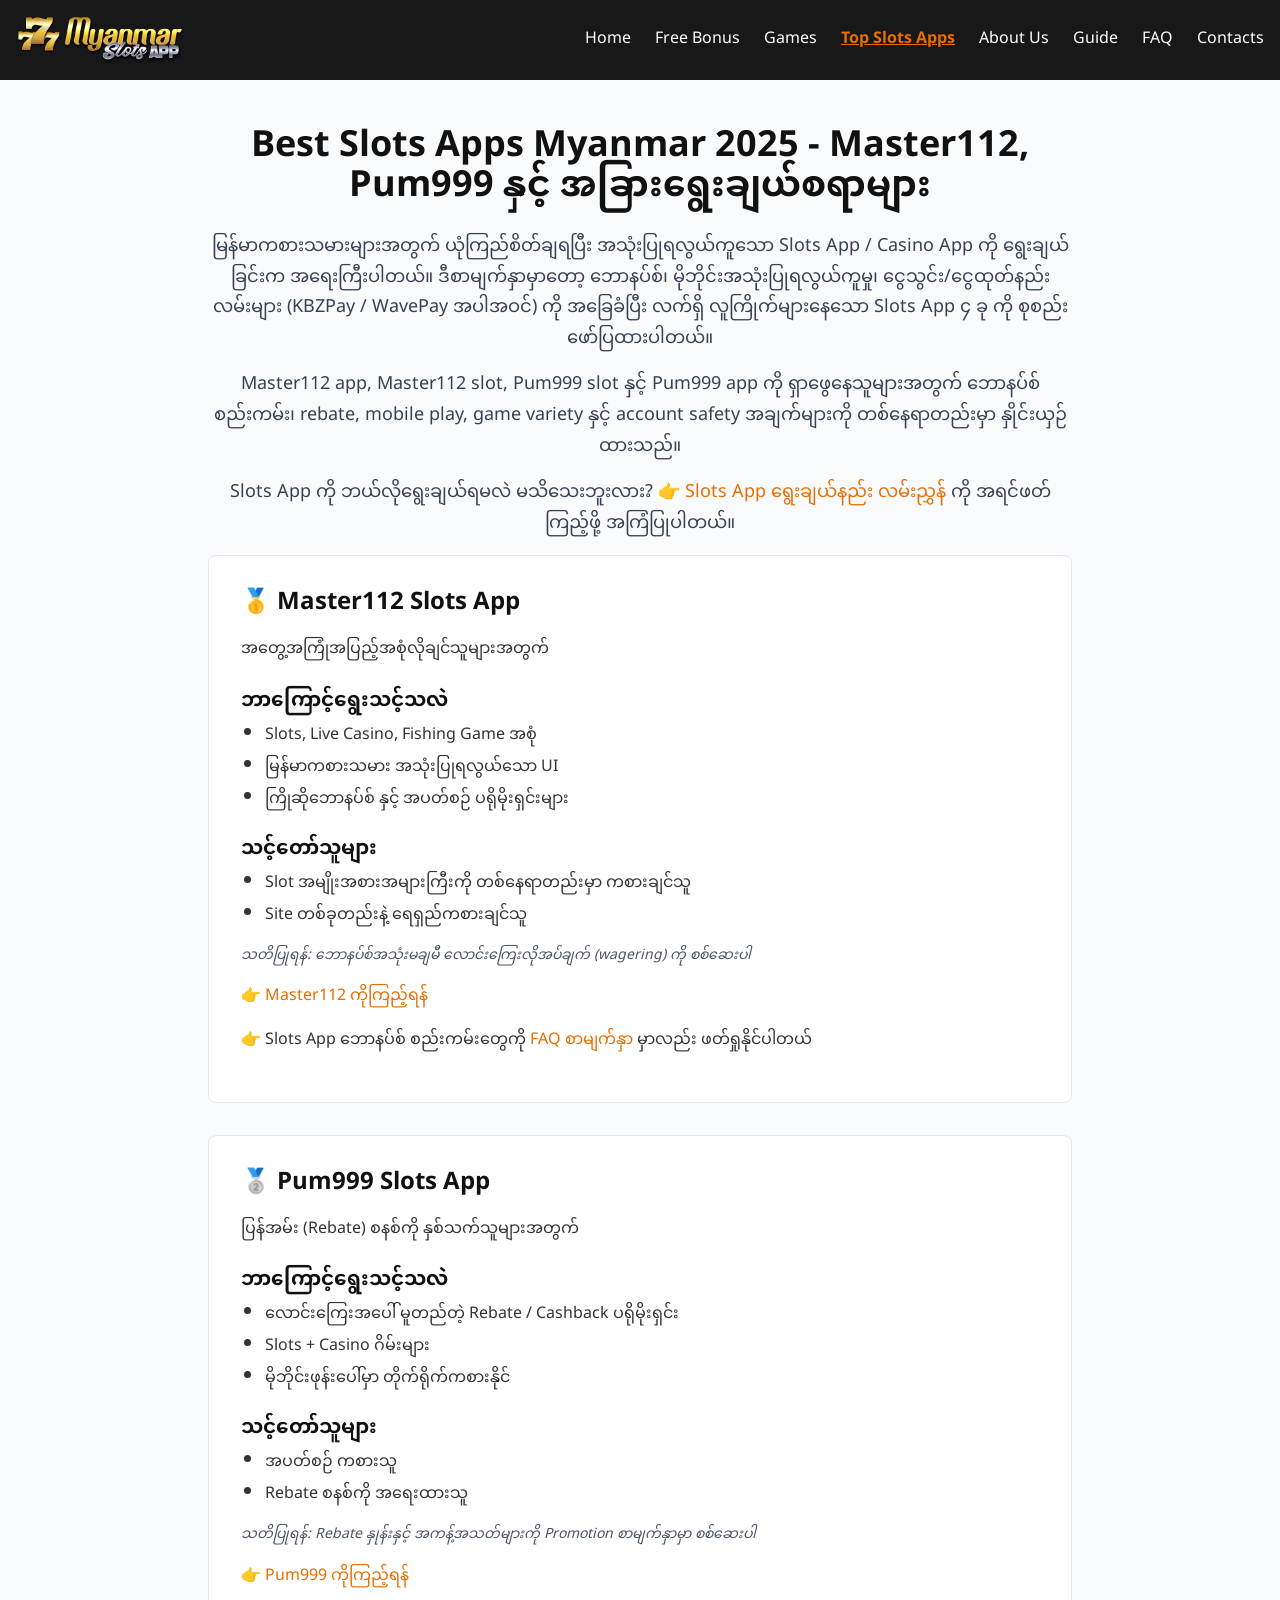
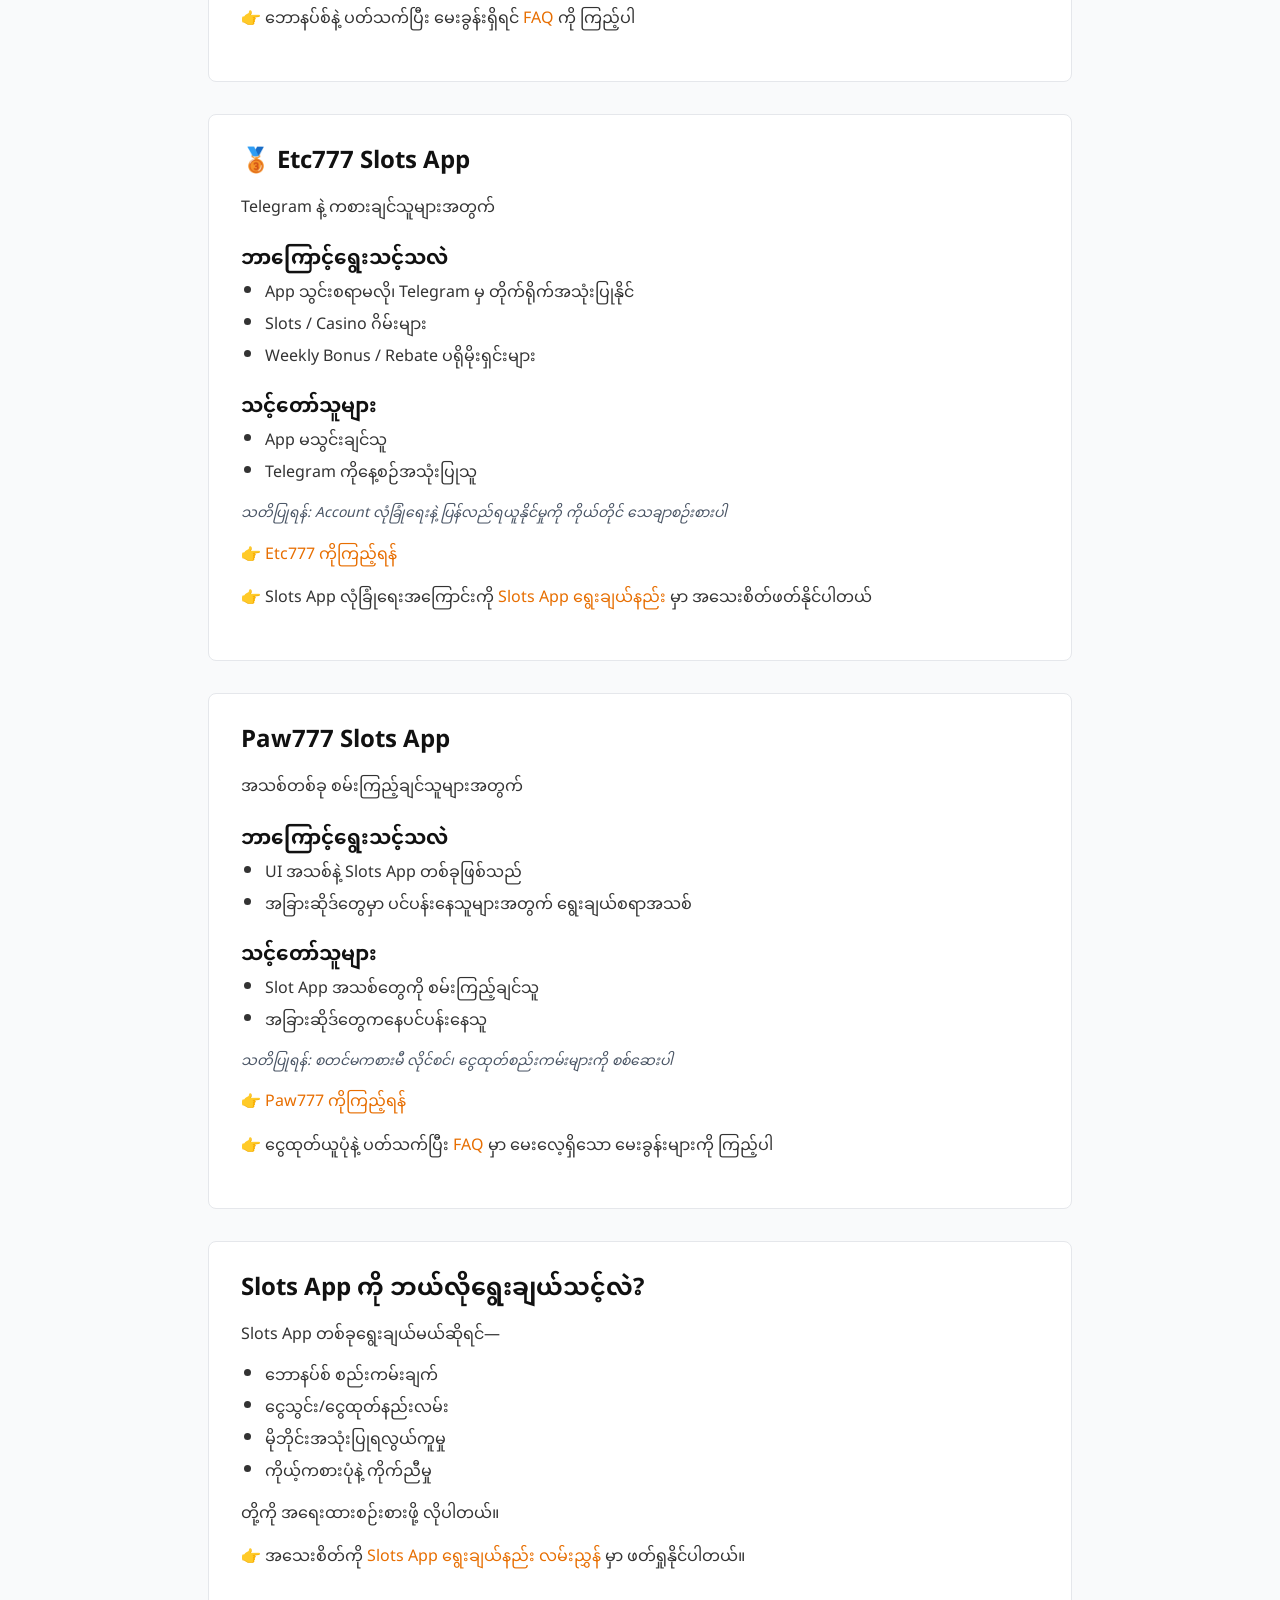
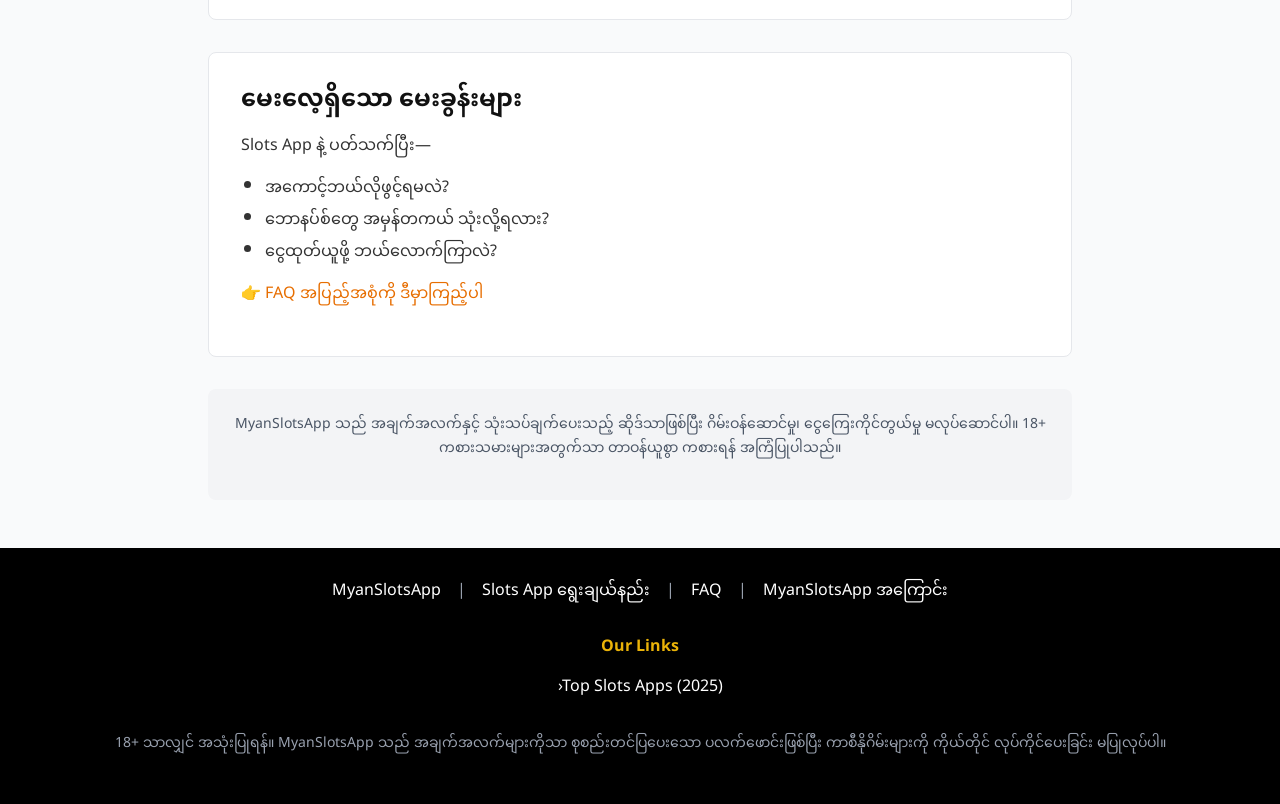
==== commit 9215eebc: "seo: improve Pum999 and Master112 snippets" ====
--- a/best-slots-apps-myanmar/index.html
+++ b/best-slots-apps-myanmar/index.html
@@ -13,8 +13,8 @@
     <meta name="robots" content="index, follow">
     <meta charset="UTF-8">
     <meta name="viewport" content="width=device-width, initial-scale=1">
-    <title>မြန်မာနိုင်ငံအတွက် အကောင်းဆုံး Slots App များ (2025) - MyanSlotsApp</title>
-    <meta name="description" content="မြန်မာကစားသမားများအတွက် ယုံကြည်စိတ်ချရပြီး အသုံးပြုရလွယ်ကူသော Slots App / Casino App ကို ရွေးချယ်ခြင်းက အရေးကြီးပါတယ်။ လက်ရှိ လူကြိုက်များနေသော Slots App ၄ ခု ကို စုစည်းဖော်ပြထားပါတယ်။">
+    <title>Best Slots Apps Myanmar 2025 - Master112, Pum999 Review</title>
+    <meta name="description" content="Compare Master112, Pum999, Etc777 and Paw777 slots apps for Myanmar players. Check bonuses, rebate, mobile play, payments and safety notes before choosing.">
     <link rel="canonical" href="https://myanslotsapp.com/best-slots-apps-myanmar/">
     <link rel="alternate" hreflang="my-MM" href="https://myanslotsapp.com/best-slots-apps-myanmar/">
     <link rel="alternate" hreflang="x-default" href="https://myanslotsapp.com/best-slots-apps-myanmar/">
@@ -31,8 +31,8 @@
     <link rel="preconnect" href="https://fonts.gstatic.com" crossorigin>
     <link href="https://fonts.googleapis.com/css2?family=Noto+Sans+Myanmar:wght@300;400;500;700&display=swap" rel="stylesheet">
 
-    <meta property="og:title" content="မြန်မာနိုင်ငံအတွက် အကောင်းဆုံး Slots App များ (2025) - MyanSlotsApp">
-    <meta property="og:description" content="မြန်မာကစားသမားများအတွက် ယုံကြည်စိတ်ချရပြီး အသုံးပြုရလွယ်ကူသော Slots App / Casino App ကို ရွေးချယ်ခြင်းက အရေးကြီးပါတယ်။">
+    <meta property="og:title" content="Best Slots Apps Myanmar 2025 - Master112, Pum999 Review">
+    <meta property="og:description" content="Compare Master112, Pum999, Etc777 and Paw777 slots apps for Myanmar players by bonus, rebate, mobile play and safety checks.">
     <meta property="og:type" content="article">
     <meta property="og:url" content="https://myanslotsapp.com/best-slots-apps-myanmar/">
     <meta property="og:image" content="https://myanslotsapp.com/assets/image/myanslotsapp-background.webp">
@@ -40,21 +40,21 @@
     <meta property="og:locale" content="my_MM">
 
     <meta name="twitter:card" content="summary_large_image">
-    <meta name="twitter:title" content="မြန်မာနိုင်ငံအတွက် အကောင်းဆုံး Slots App များ (2025) - MyanSlotsApp">
-    <meta name="twitter:description" content="မြန်မာကစားသမားများအတွက် ယုံကြည်စိတ်ချရပြီး အသုံးပြုရလွယ်ကူသော Slots App / Casino App ကို ရွေးချယ်ခြင်းက အရေးကြီးပါတယ်။">
+    <meta name="twitter:title" content="Best Slots Apps Myanmar 2025 - Master112, Pum999 Review">
+    <meta name="twitter:description" content="Compare Master112, Pum999, Etc777 and Paw777 slots apps for Myanmar players by bonus, rebate, mobile play and safety checks.">
     <meta name="twitter:image" content="https://myanslotsapp.com/assets/image/myanslotsapp-background.webp">
 
     <script type="application/ld+json">
     {
       "@context": "https://schema.org",
       "@type": "Article",
-      "headline": "မြန်မာနိုင်ငံအတွက် အကောင်းဆုံး Slots App များ (2025)",
-      "description": "မြန်မာကစားသမားများအတွက် ယုံကြည်စိတ်ချရပြီး အသုံးပြုရလွယ်ကူသော Slots App / Casino App များ",
+      "headline": "Best Slots Apps Myanmar 2025 - Master112, Pum999 Review",
+      "description": "Compare Master112, Pum999, Etc777 and Paw777 slots apps for Myanmar players by bonus, rebate, mobile play, payment method and safety checks.",
       "url": "https://myanslotsapp.com/best-slots-apps-myanmar/",
       "inLanguage": "my-MM",
       "image": "https://myanslotsapp.com/assets/image/myanslotsapp-background.webp",
       "datePublished": "2025-12-15T10:48:53+06:30",
-      "dateModified": "2025-12-23T10:48:53+06:30",
+      "dateModified": "2026-06-26T09:45:00+06:30",
       "author": {
         "@type": "Organization",
         "name": "MyanSlotsApp"
@@ -175,11 +175,14 @@
 
     <main class="max-w-4xl mx-auto px-4 py-12">
         <article>
-            <h1 class="text-3xl sm:text-4xl font-bold mb-6 text-center">မြန်မာနိုင်ငံအတွက် အကောင်းဆုံး Slots App များ (2025)</h1>
+            <h1 class="text-3xl sm:text-4xl font-bold mb-6 text-center">Best Slots Apps Myanmar 2025 - Master112, Pum999 နှင့် အခြားရွေးချယ်စရာများ</h1>
             <p class="text-lg text-gray-700 mb-8 text-center">
                 မြန်မာကစားသမားများအတွက် ယုံကြည်စိတ်ချရပြီး အသုံးပြုရလွယ်ကူသော Slots App / Casino App ကို ရွေးချယ်ခြင်းက အရေးကြီးပါတယ်။
                 ဒီစာမျက်နှာမှာတော့ ဘောနပ်စ်၊ မိုဘိုင်းအသုံးပြုရလွယ်ကူမှု၊ ငွေသွင်း/ငွေထုတ်နည်းလမ်းများ (KBZPay / WavePay အပါအဝင်) ကို အခြေခံပြီး
                 လက်ရှိ လူကြိုက်များနေသော Slots App ၄ ခု ကို စုစည်းဖော်ပြထားပါတယ်။
+            </p>
+            <p class="text-lg text-gray-700 mb-8 text-center">
+                Master112 app, Master112 slot, Pum999 slot နှင့် Pum999 app ကို ရှာဖွေနေသူများအတွက် ဘောနပ်စ်စည်းကမ်း၊ rebate, mobile play, game variety နှင့် account safety အချက်များကို တစ်နေရာတည်းမှာ နှိုင်းယှဉ်ထားသည်။
             </p>
             <p class="text-lg text-gray-700 mb-8 text-center">
                 Slots App ကို ဘယ်လိုရွေးချယ်ရမလဲ မသိသေးဘူးလား?
